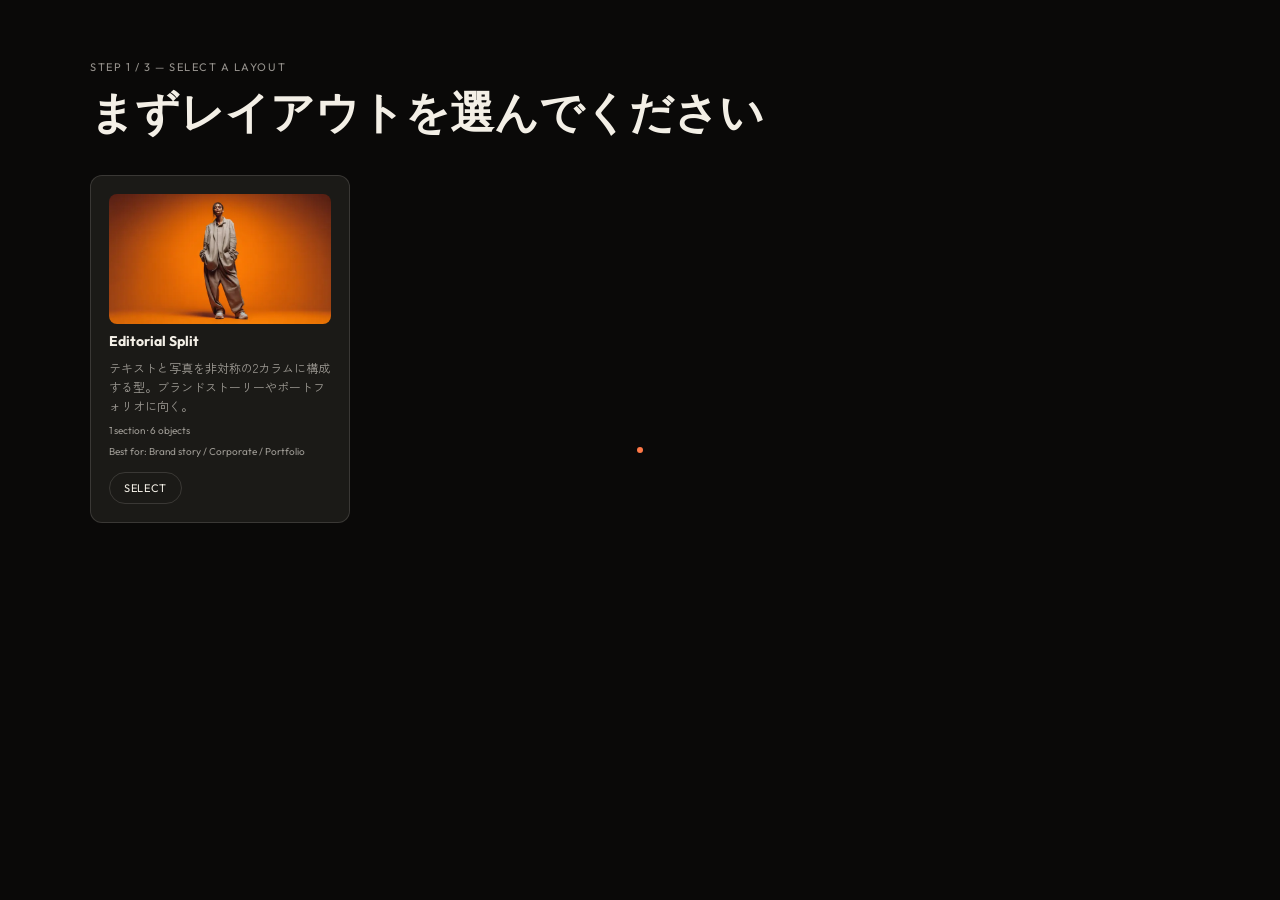
==== builder/index.html @ 683a52b2 "feat: add BLENCI BUILDER (Phase 1) — combine layout+gimmicks+fonts into a live sample, export as a h" ====
<!DOCTYPE html>
<html lang="ja" data-theme="dark">
<head>
<meta charset="UTF-8">
<meta name="viewport" content="width=device-width, initial-scale=1.0">
<title>BLENCI LAB — Builder</title>
<meta name="description" content="レイアウト・ギミック・フォントを組み合わせて、実際に動くWebサイトのサンプルを作る実験室。">
<link rel="icon" href="data:,">
<link rel="preconnect" href="https://fonts.googleapis.com">
<link rel="preconnect" href="https://fonts.gstatic.com" crossorigin>
<link href="https://fonts.googleapis.com/css2?family=Outfit:wght@400;500;600;700&family=Zen+Kaku+Gothic+New:wght@400;500;700;900&display=swap" rel="stylesheet">
<link rel="stylesheet" href="../css/cursor.css">
<link rel="stylesheet" href="css/builder.css">
</head>
<body>

<canvas id="rope-cursor-canvas" aria-hidden="true"></canvas>
<div id="shockwave-layer" aria-hidden="true"></div>

<div class="bp-app" id="bp-app" hidden>
  <header class="bp-topbar">
    <div class="bp-topbar-left">
      <a href="../" class="bp-logo">BLENCI <em>LAB</em></a>
      <span class="bp-crumb">/ BUILDER</span>
    </div>
    <div class="bp-topbar-right">
      <div class="bp-device-group" id="bp-device-group">
        <button type="button" class="bp-device-btn active" data-device="desktop">DESKTOP</button>
        <button type="button" class="bp-device-btn" data-device="tablet">TABLET</button>
        <button type="button" class="bp-device-btn" data-device="mobile">MOBILE</button>
      </div>
      <button type="button" class="bp-btn" id="bp-btn-play">PLAY</button>
      <button type="button" class="bp-btn" id="bp-btn-save">SAVE</button>
      <button type="button" class="bp-btn" id="bp-btn-reset">RESET</button>
      <button type="button" class="bp-btn" id="bp-btn-spec">SPEC</button>
      <button type="button" class="bp-btn bp-btn-primary" id="bp-btn-export">EXPORT BLUEPRINT</button>
    </div>
  </header>

  <div class="bp-main">
    <aside class="bp-panel bp-panel-structure" id="bp-structure-panel"></aside>
    <section class="bp-stage" id="bp-stage">
      <div class="bp-stage-frame" id="bp-stage-frame">
        <iframe id="bp-preview" title="Live preview"></iframe>
      </div>
    </section>
    <aside class="bp-panel bp-panel-inspector" id="bp-inspector-panel"></aside>
  </div>

  <nav class="bp-bottombar" id="bp-bottombar">
    <button type="button" class="bp-drawer-btn" data-drawer="layouts">LAYOUTS</button>
    <button type="button" class="bp-drawer-btn" data-drawer="gimmicks">GIMMICKS</button>
    <button type="button" class="bp-drawer-btn" data-drawer="fonts">FONTS</button>
    <button type="button" class="bp-drawer-btn" data-drawer="presets">PRESETS</button>
  </nav>
  <div class="bp-drawer-panel" id="bp-drawer-panel"></div>
</div>

<div class="bp-overlay" id="bp-overlay"></div>
<div class="bp-toast" id="bp-toast"></div>

<script src="../js/vendor/jszip.min.js"></script>
<script src="../js/cursor.js"></script>

<script src="js/data/layouts.js"></script>
<script src="js/data/gimmicks.js"></script>
<script src="js/data/fonts.js"></script>
<script src="js/data/presets.js"></script>
<script src="js/layouts/editorial-split.js"></script>

<script src="js/runtime/state.js"></script>
<script src="js/runtime/motion-engine.js"></script>
<script src="js/runtime/renderer.js"></script>
<script src="js/runtime/structure-panel.js"></script>
<script src="js/runtime/inspector.js"></script>
<script src="js/runtime/library-drawer.js"></script>

<script src="js/export/spec-generator.js"></script>
<script src="js/export/blueprint-exporter.js"></script>

<script src="js/main.js"></script>
</body>
</html>
---- css/cursor.css ----
/* BLENCI LAB — shared rope-chain cursor + click shockwave styles */
@media (hover:hover) and (pointer:fine){
  body.cursor-ready{cursor:none;}
}
#rope-cursor-canvas{position:fixed;inset:0;width:100vw;height:100vh;z-index:9000;pointer-events:none;transition:opacity .2s;}
#shockwave-layer{position:fixed;inset:0;z-index:8999;pointer-events:none;overflow:hidden;}
.shock-ring{position:absolute;width:10px;height:10px;border:2px solid #ff7847;border-radius:50%;transform:translate(-50%,-50%);opacity:1;}
---- builder/css/builder.css ----
/* ==========================================================================
   BLENCI LAB — BUILDER
   ========================================================================== */
:root{
  --bg:#0a0908; --bg-soft:#14130f; --card:#1b1a17; --ink:#f3efe6; --ink-dim:rgba(243,239,230,.6);
  --line:rgba(243,239,230,.14); --accent:#ff7847; --accent-2:#3fd6b4;
  --ff-mono:'Outfit', sans-serif; --ff-jp:'Zen Kaku Gothic New', sans-serif;
  --ease:cubic-bezier(.16,1,.3,1);
}
*,*::before,*::after{box-sizing:border-box;}
html,body{height:100%;}
body{margin:0;background:var(--bg);color:var(--ink);font-family:var(--ff-jp),var(--ff-mono),sans-serif;-webkit-font-smoothing:antialiased;overflow:hidden;}
a{color:inherit;text-decoration:none;}
button{font-family:inherit;background:none;border:0;color:inherit;cursor:pointer;}
input,select,textarea{font-family:inherit;}

.bp-app{display:flex;flex-direction:column;height:100vh;}

/* ---------------- top bar ---------------- */
.bp-topbar{
  display:flex;align-items:center;justify-content:space-between;gap:16px;
  padding:12px 20px;border-bottom:1px solid var(--line);flex-shrink:0;
}
.bp-topbar-left{display:flex;align-items:center;gap:14px;font-family:var(--ff-mono);font-size:12px;letter-spacing:.06em;}
.bp-topbar-left .bp-logo{font-weight:700;}
.bp-topbar-left .bp-logo em{font-style:normal;color:var(--accent);}
.bp-topbar-left .bp-crumb{color:var(--ink-dim);}
.bp-topbar-right{display:flex;align-items:center;gap:8px;flex-wrap:wrap;}
.bp-btn{
  font-family:var(--ff-mono);font-size:11px;letter-spacing:.06em;text-transform:uppercase;
  padding:8px 14px;border:1px solid var(--line);border-radius:999px;transition:border-color .2s,background .2s;
  display:inline-flex;align-items:center;gap:6px;white-space:nowrap;
}
.bp-btn:hover{border-color:var(--ink);}
.bp-btn.bp-btn-primary{background:var(--accent);border-color:var(--accent);color:#141110;}
.bp-btn.bp-btn-primary:hover{opacity:.88;}
.bp-device-group{display:flex;gap:2px;border:1px solid var(--line);border-radius:999px;padding:2px;}
.bp-device-btn{padding:6px 12px;border-radius:999px;font-family:var(--ff-mono);font-size:10px;letter-spacing:.06em;}
.bp-device-btn.active{background:var(--ink);color:var(--bg);}

/* ---------------- main 3-panel body ---------------- */
.bp-main{flex:1;display:flex;min-height:0;}
.bp-panel{background:var(--bg-soft);flex-shrink:0;width:240px;overflow-y:auto;transition:width .3s var(--ease),opacity .3s;}
.bp-panel.collapsed{width:0;opacity:0;overflow:hidden;}
.bp-panel-structure{border-right:1px solid var(--line);padding:18px 14px;}
.bp-panel-inspector{border-left:1px solid var(--line);width:280px;padding:18px 16px;}
.bp-panel-toggle{
  position:absolute;top:50%;width:20px;height:44px;display:flex;align-items:center;justify-content:center;
  background:var(--card);border:1px solid var(--line);border-radius:4px;font-size:10px;color:var(--ink-dim);z-index:5;
}

.bp-panel-title{font-family:var(--ff-mono);font-size:10px;letter-spacing:.14em;color:var(--ink-dim);margin:0 0 14px;}
.bp-tree-section-name{font-family:var(--ff-mono);font-size:11px;letter-spacing:.06em;color:var(--ink-dim);margin:0 0 6px;}
.bp-tree-list{list-style:none;margin:0 0 18px;padding:0;}
.bp-tree-item{display:flex;align-items:center;gap:10px;padding:8px 8px;border-radius:6px;cursor:pointer;font-size:13px;}
.bp-tree-item:hover{background:var(--card);}
.bp-tree-item.active{background:var(--card);color:var(--accent);}
.bp-tree-letter{
  width:18px;height:18px;flex-shrink:0;border-radius:4px;background:var(--line);
  display:flex;align-items:center;justify-content:center;font-family:var(--ff-mono);font-size:9px;font-weight:700;
}
.bp-tree-item.active .bp-tree-letter{background:var(--accent);color:#141110;}

/* ---------------- preview stage ---------------- */
.bp-stage{flex:1;display:flex;flex-direction:column;align-items:center;justify-content:center;background:#050403;position:relative;padding:24px;min-width:0;}
.bp-stage-frame{background:#000;box-shadow:0 30px 80px rgba(0,0,0,.5);height:100%;max-height:100%;transition:width .3s var(--ease);}
.bp-stage iframe{width:100%;height:100%;border:0;display:block;background:#fff;}

/* ---------------- inspector ---------------- */
.bp-inspector-empty{font-size:12px;color:var(--ink-dim);line-height:1.7;}
.bp-inspector-head{margin-bottom:14px;}
.bp-inspector-eyebrow{font-family:var(--ff-mono);font-size:10px;letter-spacing:.1em;color:var(--ink-dim);text-transform:uppercase;margin:0 0 4px;}
.bp-inspector-label{font-family:var(--ff-mono);font-size:15px;font-weight:700;margin:0;}
.bp-tabs{display:flex;gap:2px;border:1px solid var(--line);border-radius:999px;padding:2px;margin-bottom:16px;}
.bp-tab{flex:1;padding:7px 0;border-radius:999px;font-family:var(--ff-mono);font-size:10px;letter-spacing:.08em;color:var(--ink-dim);}
.bp-tab.active{background:var(--ink);color:var(--bg);}
.bp-field{display:block;margin-bottom:14px;}
.bp-field-inline{display:inline-block;margin-right:10px;}
.bp-field-label{display:block;font-family:var(--ff-mono);font-size:10px;letter-spacing:.06em;color:var(--ink-dim);margin-bottom:6px;text-transform:uppercase;}
.bp-input,.bp-textarea,.bp-select{
  width:100%;background:var(--card);border:1px solid var(--line);border-radius:6px;color:var(--ink);
  padding:9px 10px;font-size:13px;font-family:var(--ff-jp),var(--ff-mono),sans-serif;
}
.bp-textarea{resize:vertical;}
.bp-hint{font-size:11px;color:var(--ink-dim);margin:-6px 0 14px;}
.bp-file{width:100%;font-size:11px;color:var(--ink-dim);}
.bp-color-row{display:flex;gap:8px;align-items:center;}
.bp-color{width:36px;height:36px;padding:0;border:1px solid var(--line);border-radius:6px;background:none;}
.bp-color-text{flex:1;}
.bp-align-group{display:flex;gap:6px;}
.bp-align-btn{flex:1;padding:8px 0;border:1px solid var(--line);border-radius:6px;font-family:var(--ff-mono);font-size:11px;}
.bp-align-btn.active{background:var(--ink);color:var(--bg);border-color:var(--ink);}
.bp-advanced{margin-top:6px;border-top:1px solid var(--line);padding-top:12px;}
.bp-advanced summary{font-family:var(--ff-mono);font-size:10px;letter-spacing:.08em;color:var(--ink-dim);cursor:pointer;margin-bottom:10px;}
.bp-motion-block{border-top:1px solid var(--line);padding:14px 0;}
.bp-motion-block:first-child{border-top:0;padding-top:0;}
.bp-motion-event{font-family:var(--ff-mono);font-size:10px;letter-spacing:.1em;color:var(--accent-2);margin:0 0 8px;}
.bp-motion-options{margin-top:10px;}
.bp-motion-actions{margin-top:10px;}
.bp-mini-btn{font-family:var(--ff-mono);font-size:10px;letter-spacing:.06em;padding:7px 12px;border:1px solid var(--line);border-radius:999px;}
.bp-mini-btn:hover{border-color:var(--ink);}

/* ---------------- bottom library drawer ---------------- */
.bp-bottombar{display:flex;justify-content:center;gap:6px;padding:10px;border-top:1px solid var(--line);background:var(--bg-soft);flex-shrink:0;position:relative;}
.bp-drawer-btn{font-family:var(--ff-mono);font-size:11px;letter-spacing:.08em;padding:9px 22px;border-radius:999px;color:var(--ink-dim);}
.bp-drawer-btn.active{background:var(--ink);color:var(--bg);}
.bp-drawer-panel{
  position:fixed;left:0;right:0;bottom:0;max-height:0;overflow-y:auto;background:var(--bg-soft);
  border-top:1px solid var(--line);transition:max-height .35s var(--ease);z-index:40;padding:0 24px;
}
.bp-drawer-panel.open{max-height:46vh;padding:22px 24px;}
.bp-drawer-context{font-family:var(--ff-mono);font-size:11px;color:var(--ink-dim);margin:0 0 14px;}
.bp-drawer-grid{display:grid;grid-template-columns:repeat(auto-fill,minmax(190px,1fr));gap:14px;}
.bp-drawer-card{background:var(--card);border:1px solid var(--line);border-radius:10px;padding:14px;display:flex;flex-direction:column;gap:6px;}
.bp-drawer-thumb{height:90px;border-radius:6px;background-size:cover;background-position:center 15%;margin-bottom:6px;}
.bp-drawer-card-name{font-family:var(--ff-mono);font-size:13px;font-weight:700;margin:0;}
.bp-drawer-card-desc{font-size:12px;color:var(--ink-dim);line-height:1.6;margin:0;}
.bp-drawer-card-meta{font-family:var(--ff-mono);font-size:10px;color:var(--ink-dim);margin:0;}
.bp-drawer-empty{padding:20px 0;}
.bp-font-target-row{display:flex;align-items:center;gap:10px;margin-bottom:16px;max-width:280px;}
.bp-font-target-row .bp-select{width:auto;flex:1;}

/* ---------------- first-run overlay ---------------- */
.bp-overlay{position:fixed;inset:0;background:var(--bg);z-index:100;overflow-y:auto;padding:60px clamp(20px,5vw,72px);}
.bp-overlay-step{max-width:1100px;margin:0 auto;}
.bp-overlay-eyebrow{font-family:var(--ff-mono);font-size:11px;letter-spacing:.14em;color:var(--ink-dim);margin:0 0 10px;}
.bp-overlay-title{font-family:var(--ff-mono);font-weight:700;font-size:clamp(28px,4vw,44px);margin:0 0 32px;}
.bp-step-grid{display:grid;grid-template-columns:repeat(auto-fill,minmax(240px,1fr));gap:20px;}
.bp-step-card{background:var(--card);border:1px solid var(--line);border-radius:12px;padding:18px;cursor:pointer;transition:border-color .2s;display:flex;flex-direction:column;gap:8px;}
.bp-step-card:hover{border-color:var(--accent);}
.bp-step-thumb{height:130px;border-radius:8px;background-size:cover;background-position:center 15%;}
.bp-step-swatch{height:60px;border-radius:8px;}
.bp-step-card-name{font-family:var(--ff-mono);font-weight:700;font-size:14px;margin:0;}
.bp-step-card-desc{font-size:12px;color:var(--ink-dim);line-height:1.6;margin:0;flex:1;}
.bp-step-card-meta{font-family:var(--ff-mono);font-size:10px;color:var(--ink-dim);margin:0;}
.bp-step-select-btn{align-self:flex-start;margin-top:6px;}

/* ---------------- SPEC modal ---------------- */
.bp-modal-backdrop{position:fixed;inset:0;background:rgba(5,4,3,.7);z-index:90;display:flex;align-items:center;justify-content:center;padding:24px;}
.bp-modal{background:var(--bg-soft);border:1px solid var(--line);border-radius:14px;max-width:640px;width:100%;max-height:80vh;display:flex;flex-direction:column;}
.bp-modal-head{display:flex;align-items:center;justify-content:space-between;padding:18px 22px;border-bottom:1px solid var(--line);}
.bp-modal-head h2{font-family:var(--ff-mono);font-size:14px;margin:0;}
.bp-modal-body{padding:18px 22px;overflow-y:auto;}
.bp-modal-body pre{white-space:pre-wrap;font-family:var(--ff-mono);font-size:12px;line-height:1.7;color:var(--ink-dim);margin:0;}
.bp-modal-actions{display:flex;gap:8px;padding:16px 22px;border-top:1px solid var(--line);}

.bp-toast{position:fixed;left:50%;bottom:90px;transform:translateX(-50%);background:var(--ink);color:var(--bg);
  font-family:var(--ff-mono);font-size:11px;letter-spacing:.06em;padding:10px 18px;border-radius:999px;z-index:200;
  opacity:0;pointer-events:none;transition:opacity .3s;}
.bp-toast.show{opacity:1;}

@media (max-width:900px){
  .bp-panel{display:none;}
  .bp-topbar-right .bp-btn-text{display:none;}
}
@media (prefers-reduced-motion: reduce){ *{animation-duration:.001ms !important;transition-duration:.001ms !important;} }
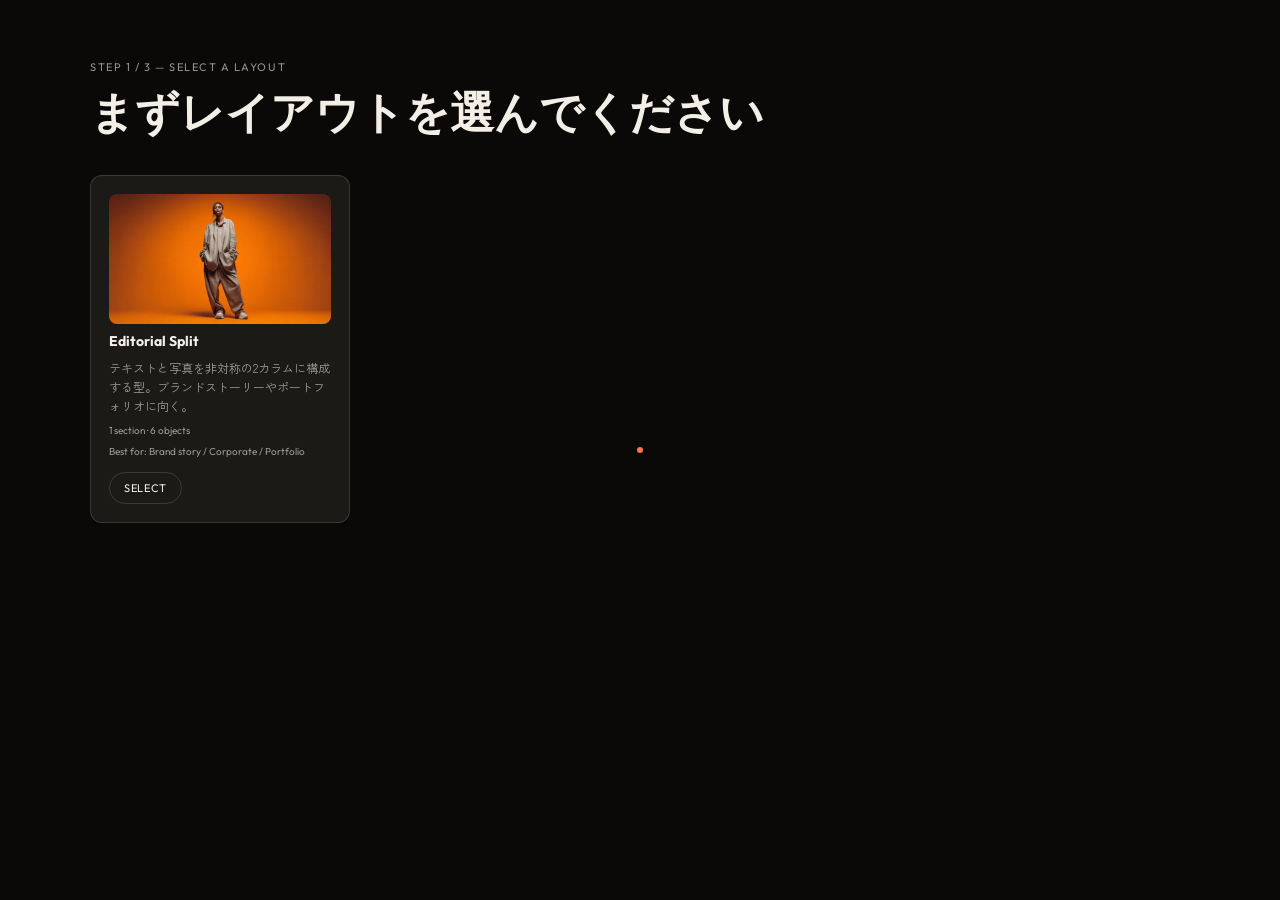
==== commit 20c3f2c1: "fix: use explicit index.html in cross-page links, add TOP/catalogue nav to Builder All inter-page li" ====
--- a/builder/index.html
+++ b/builder/index.html
@@ -20,8 +20,13 @@
 <div class="bp-app" id="bp-app" hidden>
   <header class="bp-topbar">
     <div class="bp-topbar-left">
-      <a href="../" class="bp-logo">BLENCI <em>LAB</em></a>
-      <span class="bp-crumb">/ BUILDER</span>
+      <a href="../index.html" class="bp-logo">BLENCI <em>LAB</em></a>
+      <nav class="bp-crumb-nav">
+        <a href="../index.html" class="bp-crumb-link">TOP</a><span class="bp-crumb">/</span><span class="bp-crumb-current">BUILDER</span>
+        <a href="../layouts/index.html" class="bp-crumb-link">LAYOUTS</a>
+        <a href="../gimmicks/index.html" class="bp-crumb-link">GIMMICKS</a>
+        <a href="../fonts/index.html" class="bp-crumb-link">FONTS</a>
+      </nav>
     </div>
     <div class="bp-topbar-right">
       <div class="bp-device-group" id="bp-device-group">
--- a/builder/css/builder.css
+++ b/builder/css/builder.css
@@ -25,6 +25,11 @@
 .bp-topbar-left .bp-logo{font-weight:700;}
 .bp-topbar-left .bp-logo em{font-style:normal;color:var(--accent);}
 .bp-topbar-left .bp-crumb{color:var(--ink-dim);}
+.bp-crumb-nav{display:flex;align-items:center;gap:10px;}
+.bp-crumb-nav .bp-crumb-current{color:var(--ink);}
+.bp-crumb-link{margin-left:4px;padding:6px 12px;border:1px solid var(--line);border-radius:999px;}
+.bp-crumb-link:hover{border-color:var(--ink);}
+@media (max-width:900px){ .bp-crumb-nav .bp-crumb-link{display:none;} }
 .bp-topbar-right{display:flex;align-items:center;gap:8px;flex-wrap:wrap;}
 .bp-btn{
   font-family:var(--ff-mono);font-size:11px;letter-spacing:.06em;text-transform:uppercase;
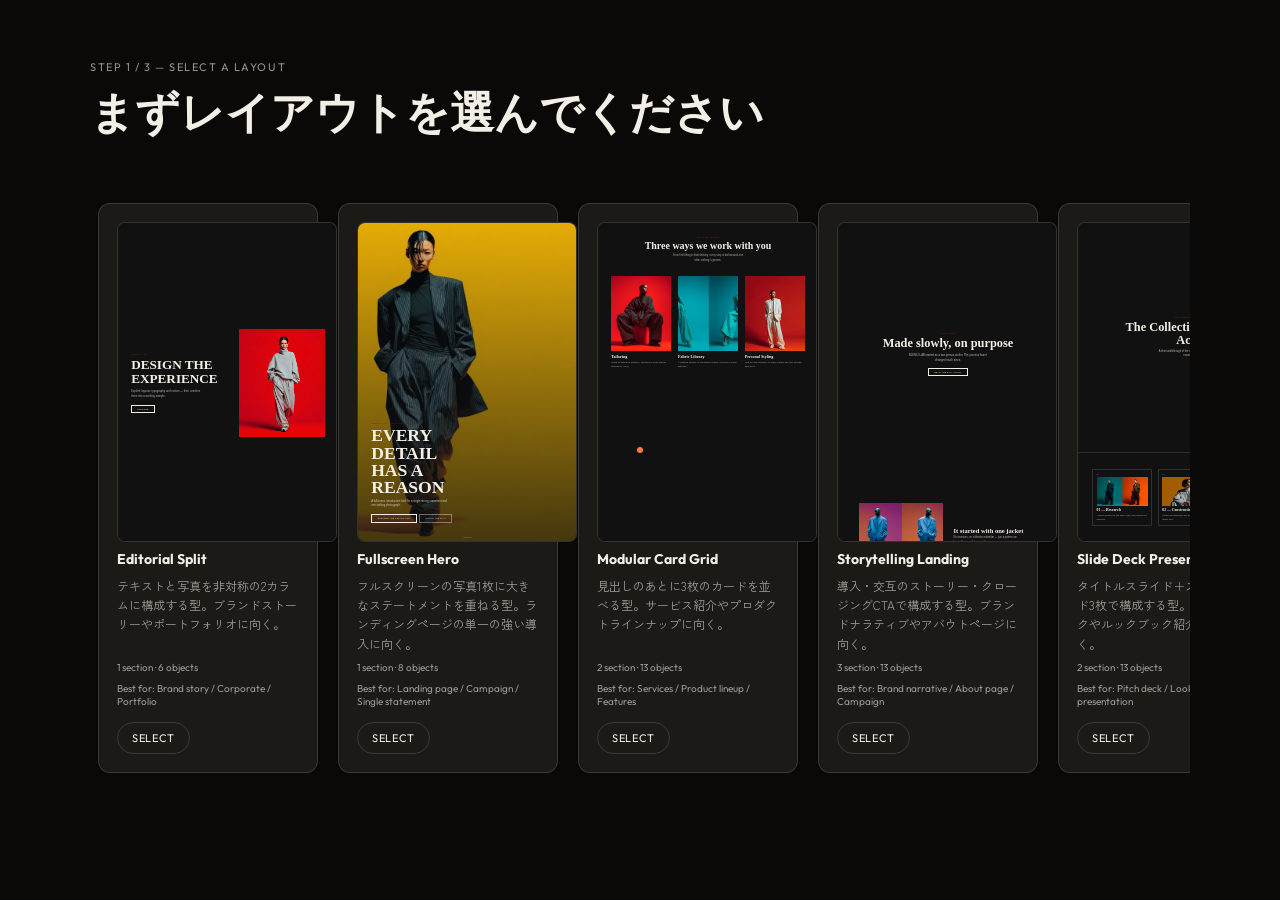
==== commit f5cab2d4: "feat: expand BUILDER to 6 layouts / 10 presets, add gimmick catalogue picker, fix drawer bugs Layout" ====
--- a/builder/index.html
+++ b/builder/index.html
@@ -22,10 +22,7 @@
     <div class="bp-topbar-left">
       <a href="../index.html" class="bp-logo">BLENCI <em>LAB</em></a>
       <nav class="bp-crumb-nav">
-        <a href="../index.html" class="bp-crumb-link">TOP</a><span class="bp-crumb">/</span><span class="bp-crumb-current">BUILDER</span>
-        <a href="../layouts/index.html" class="bp-crumb-link">LAYOUTS</a>
-        <a href="../gimmicks/index.html" class="bp-crumb-link">GIMMICKS</a>
-        <a href="../fonts/index.html" class="bp-crumb-link">FONTS</a>
+        <a href="../index.html">TOP</a><span class="bp-crumb">/</span><span class="bp-crumb-current">BUILDER</span>
       </nav>
     </div>
     <div class="bp-topbar-right">
@@ -65,14 +62,22 @@
 <div class="bp-toast" id="bp-toast"></div>
 
 <script src="../js/vendor/jszip.min.js"></script>
+<script src="../js/vendor/gsap.min.js"></script>
 <script src="../js/cursor.js"></script>
 
 <script src="js/data/layouts.js"></script>
 <script src="js/data/gimmicks.js"></script>
 <script src="js/data/fonts.js"></script>
 <script src="js/data/presets.js"></script>
+<script src="js/data/gimmick-catalog.js"></script>
 <script src="js/layouts/editorial-split.js"></script>
+<script src="js/layouts/fullscreen-hero.js"></script>
+<script src="js/layouts/modular-grid.js"></script>
+<script src="js/layouts/storytelling-landing.js"></script>
+<script src="js/layouts/slide-presentation.js"></script>
+<script src="js/layouts/news-curation.js"></script>
 
+<script src="js/runtime/layout-preview.js"></script>
 <script src="js/runtime/state.js"></script>
 <script src="js/runtime/motion-engine.js"></script>
 <script src="js/runtime/renderer.js"></script>
--- a/builder/css/builder.css
+++ b/builder/css/builder.css
@@ -25,11 +25,9 @@
 .bp-topbar-left .bp-logo{font-weight:700;}
 .bp-topbar-left .bp-logo em{font-style:normal;color:var(--accent);}
 .bp-topbar-left .bp-crumb{color:var(--ink-dim);}
-.bp-crumb-nav{display:flex;align-items:center;gap:10px;}
+.bp-crumb-nav{display:flex;align-items:center;gap:10px;color:var(--ink-dim);}
 .bp-crumb-nav .bp-crumb-current{color:var(--ink);}
-.bp-crumb-link{margin-left:4px;padding:6px 12px;border:1px solid var(--line);border-radius:999px;}
-.bp-crumb-link:hover{border-color:var(--ink);}
-@media (max-width:900px){ .bp-crumb-nav .bp-crumb-link{display:none;} }
+.bp-crumb-nav a:hover{color:var(--ink);}
 .bp-topbar-right{display:flex;align-items:center;gap:8px;flex-wrap:wrap;}
 .bp-btn{
   font-family:var(--ff-mono);font-size:11px;letter-spacing:.06em;text-transform:uppercase;
@@ -110,10 +108,13 @@
 .bp-drawer-btn{font-family:var(--ff-mono);font-size:11px;letter-spacing:.08em;padding:9px 22px;border-radius:999px;color:var(--ink-dim);}
 .bp-drawer-btn.active{background:var(--ink);color:var(--bg);}
 .bp-drawer-panel{
-  position:fixed;left:0;right:0;bottom:0;max-height:0;overflow-y:auto;background:var(--bg-soft);
-  border-top:1px solid var(--line);transition:max-height .35s var(--ease);z-index:40;padding:0 24px;
+  position:fixed;left:0;right:0;bottom:0;max-height:0;overflow:hidden;background:var(--bg-soft);
+  border-top:1px solid var(--line);transition:max-height .35s var(--ease);z-index:40;
 }
-.bp-drawer-panel.open{max-height:46vh;padding:22px 24px;}
+.bp-drawer-panel.open{max-height:56vh;display:flex;flex-direction:column;}
+.bp-drawer-closebar{display:flex;align-items:center;justify-content:space-between;gap:16px;padding:14px 24px;border-bottom:1px solid var(--line);flex-shrink:0;}
+.bp-drawer-title{font-family:var(--ff-mono);font-size:11px;letter-spacing:.1em;color:var(--ink-dim);}
+.bp-drawer-content{padding:22px 24px;overflow-y:auto;flex:1;min-height:0;}
 .bp-drawer-context{font-family:var(--ff-mono);font-size:11px;color:var(--ink-dim);margin:0 0 14px;}
 .bp-drawer-grid{display:grid;grid-template-columns:repeat(auto-fill,minmax(190px,1fr));gap:14px;}
 .bp-drawer-card{background:var(--card);border:1px solid var(--line);border-radius:10px;padding:14px;display:flex;flex-direction:column;gap:6px;}
@@ -124,6 +125,25 @@
 .bp-drawer-empty{padding:20px 0;}
 .bp-font-target-row{display:flex;align-items:center;gap:10px;margin-bottom:16px;max-width:280px;}
 .bp-font-target-row .bp-select{width:auto;flex:1;}
+
+/* ---------------- gimmick catalogue picker (reference-only, 120 items) ---------------- */
+.bp-catalog-section{margin-top:22px;padding-top:18px;border-top:1px solid var(--line);}
+.bp-catalog-heading{font-family:var(--ff-mono);font-size:11px;letter-spacing:.08em;color:var(--accent-2);margin:0 0 6px;}
+.bp-catalog-selected{display:flex;flex-wrap:wrap;gap:8px;margin:10px 0;}
+.bp-catalog-chip{display:inline-flex;align-items:center;gap:6px;font-family:var(--ff-mono);font-size:11px;background:var(--card);border:1px solid var(--line);border-radius:999px;padding:6px 8px 6px 12px;}
+.bp-catalog-chip-remove{font-size:11px;line-height:1;color:var(--ink-dim);padding:2px;}
+.bp-catalog-chip-remove:hover{color:var(--ink);}
+.bp-catalog-search{margin:10px 0;}
+.bp-catalog-list{max-height:260px;overflow-y:auto;border:1px solid var(--line);border-radius:10px;padding:2px 14px;}
+.bp-catalog-group{font-family:var(--ff-mono);font-size:10px;letter-spacing:.1em;color:var(--ink-dim);margin:14px 0 6px;position:sticky;top:0;background:var(--bg-soft);padding:6px 0 4px;}
+.bp-catalog-group:first-child{margin-top:6px;}
+.bp-catalog-row{display:flex;align-items:center;gap:12px;padding:7px 0;border-bottom:1px solid var(--line);}
+.bp-catalog-row:last-child{border-bottom:0;}
+.bp-catalog-num{font-family:var(--ff-mono);font-size:11px;color:var(--ink-dim);width:44px;flex-shrink:0;}
+.bp-catalog-name{font-size:13px;flex:1;}
+.bp-catalog-toggle{flex-shrink:0;}
+.bp-catalog-toggle.added{background:var(--ink);color:var(--bg);border-color:var(--ink);}
+.bp-catalog-ref-block .bp-catalog-selected{margin:10px 0 6px;}
 
 /* ---------------- first-run overlay ---------------- */
 .bp-overlay{position:fixed;inset:0;background:var(--bg);z-index:100;overflow-y:auto;padding:60px clamp(20px,5vw,72px);}
@@ -139,6 +159,18 @@
 .bp-step-card-desc{font-size:12px;color:var(--ink-dim);line-height:1.6;margin:0;flex:1;}
 .bp-step-card-meta{font-family:var(--ff-mono);font-size:10px;color:var(--ink-dim);margin:0;}
 .bp-step-select-btn{align-self:flex-start;margin-top:6px;}
+
+/* ---------------- horizontal-scrolling layout picker gallery ---------------- */
+/* Vertical wheel input is remapped to horizontal movement (same idea as the
+   PINNED HORIZONTAL GALLERY gimmick) via a wheel listener in JS. */
+.bp-hgallery{overflow-x:auto;overflow-y:hidden;-webkit-overflow-scrolling:touch;scrollbar-width:thin;padding:28px 8px 12px;}
+.bp-hgallery-track{display:flex;gap:20px;width:max-content;perspective:900px;}
+.bp-hgallery--drawer .bp-hgallery-track{gap:14px;}
+.bp-layout-preview{position:relative;overflow:hidden;border-radius:8px;background:var(--bg-soft);border:1px solid var(--line);flex-shrink:0;will-change:transform;transform-origin:50% 100%;}
+.bp-step-card--portrait{width:220px;flex-shrink:0;}
+.bp-step-thumb--portrait{width:220px;height:320px;}
+.bp-drawer-card--portrait{width:150px;flex-shrink:0;}
+.bp-drawer-thumb--portrait{width:150px;height:220px;margin-bottom:6px;}
 
 /* ---------------- SPEC modal ---------------- */
 .bp-modal-backdrop{position:fixed;inset:0;background:rgba(5,4,3,.7);z-index:90;display:flex;align-items:center;justify-content:center;padding:24px;}
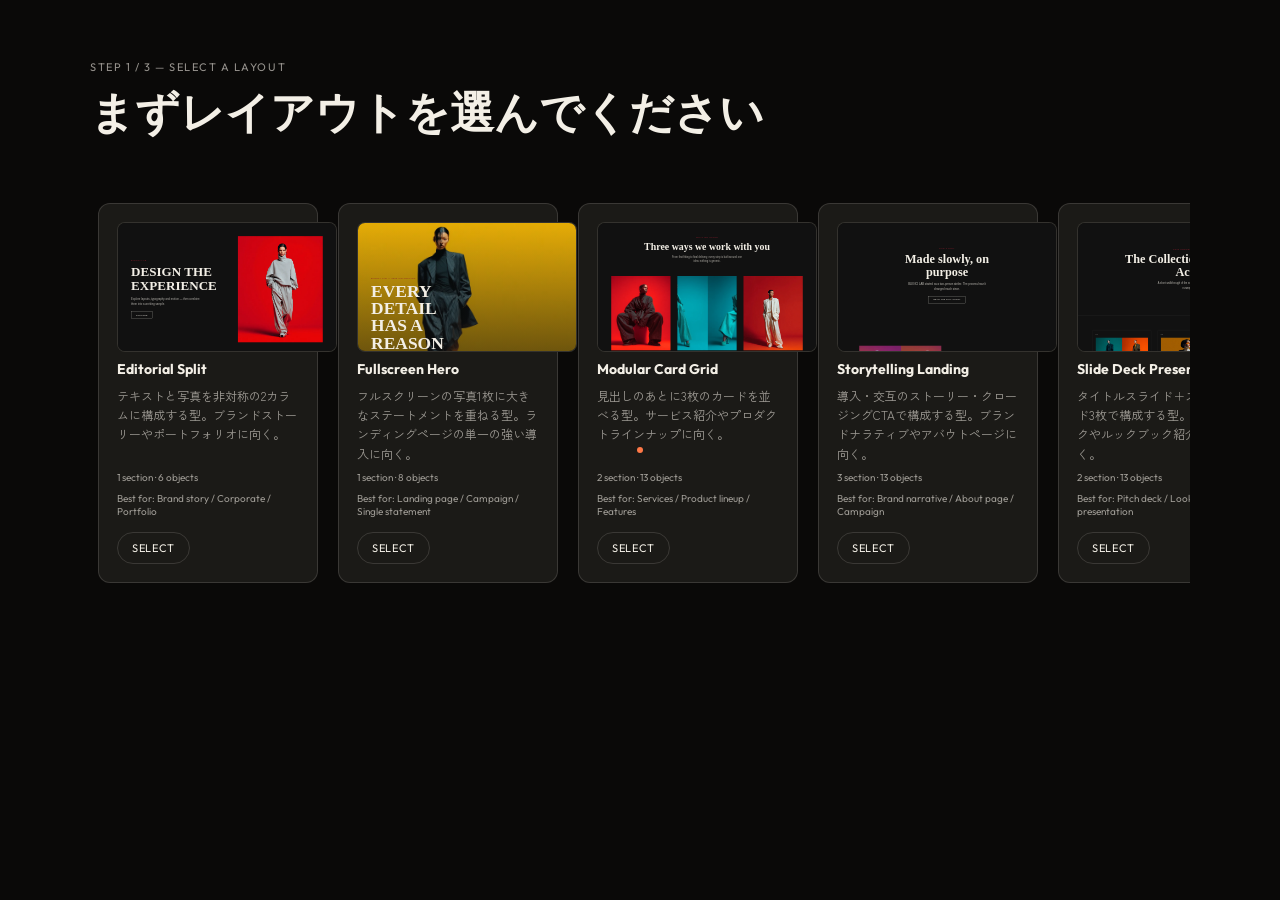
==== commit 561c5929: "fix: BUILDER mobile layout breakage (layout picker + top bar) Layout picker (STEP1 / LAYOUTS drawer)" ====
--- a/builder/index.html
+++ b/builder/index.html
@@ -25,17 +25,22 @@
         <a href="../index.html">TOP</a><span class="bp-crumb">/</span><span class="bp-crumb-current">BUILDER</span>
       </nav>
     </div>
+    <div class="bp-device-group" id="bp-device-group">
+      <button type="button" class="bp-device-btn active" data-device="desktop">DESKTOP</button>
+      <button type="button" class="bp-device-btn" data-device="tablet">TABLET</button>
+      <button type="button" class="bp-device-btn" data-device="mobile">MOBILE</button>
+    </div>
     <div class="bp-topbar-right">
-      <div class="bp-device-group" id="bp-device-group">
-        <button type="button" class="bp-device-btn active" data-device="desktop">DESKTOP</button>
-        <button type="button" class="bp-device-btn" data-device="tablet">TABLET</button>
-        <button type="button" class="bp-device-btn" data-device="mobile">MOBILE</button>
+      <div class="bp-topbar-actions" id="bp-topbar-actions">
+        <button type="button" class="bp-btn" id="bp-btn-play">PLAY</button>
+        <button type="button" class="bp-btn" id="bp-btn-save">SAVE</button>
+        <button type="button" class="bp-btn" id="bp-btn-reset">RESET</button>
+        <button type="button" class="bp-btn" id="bp-btn-spec">SPEC</button>
+        <button type="button" class="bp-btn bp-btn-primary" id="bp-btn-export">EXPORT BLUEPRINT</button>
       </div>
-      <button type="button" class="bp-btn" id="bp-btn-play">PLAY</button>
-      <button type="button" class="bp-btn" id="bp-btn-save">SAVE</button>
-      <button type="button" class="bp-btn" id="bp-btn-reset">RESET</button>
-      <button type="button" class="bp-btn" id="bp-btn-spec">SPEC</button>
-      <button type="button" class="bp-btn bp-btn-primary" id="bp-btn-export">EXPORT BLUEPRINT</button>
+      <button type="button" class="bp-menu-toggle" id="bp-menu-toggle" aria-label="メニュー" aria-expanded="false" aria-controls="bp-topbar-actions">
+        <span aria-hidden="true">•••</span>
+      </button>
     </div>
   </header>
 
--- a/builder/css/builder.css
+++ b/builder/css/builder.css
@@ -18,17 +18,18 @@
 
 /* ---------------- top bar ---------------- */
 .bp-topbar{
-  display:flex;align-items:center;justify-content:space-between;gap:16px;
+  display:flex;align-items:center;flex-wrap:wrap;gap:16px;
   padding:12px 20px;border-bottom:1px solid var(--line);flex-shrink:0;
 }
-.bp-topbar-left{display:flex;align-items:center;gap:14px;font-family:var(--ff-mono);font-size:12px;letter-spacing:.06em;}
+.bp-topbar-left{margin-right:auto;display:flex;align-items:center;gap:14px;font-family:var(--ff-mono);font-size:12px;letter-spacing:.06em;}
 .bp-topbar-left .bp-logo{font-weight:700;}
 .bp-topbar-left .bp-logo em{font-style:normal;color:var(--accent);}
 .bp-topbar-left .bp-crumb{color:var(--ink-dim);}
 .bp-crumb-nav{display:flex;align-items:center;gap:10px;color:var(--ink-dim);}
 .bp-crumb-nav .bp-crumb-current{color:var(--ink);}
 .bp-crumb-nav a:hover{color:var(--ink);}
-.bp-topbar-right{display:flex;align-items:center;gap:8px;flex-wrap:wrap;}
+.bp-topbar-right{position:relative;display:flex;align-items:center;gap:8px;}
+.bp-topbar-actions{display:flex;align-items:center;gap:8px;flex-wrap:wrap;}
 .bp-btn{
   font-family:var(--ff-mono);font-size:11px;letter-spacing:.06em;text-transform:uppercase;
   padding:8px 14px;border:1px solid var(--line);border-radius:999px;transition:border-color .2s,background .2s;
@@ -40,6 +41,32 @@
 .bp-device-group{display:flex;gap:2px;border:1px solid var(--line);border-radius:999px;padding:2px;}
 .bp-device-btn{padding:6px 12px;border-radius:999px;font-family:var(--ff-mono);font-size:10px;letter-spacing:.06em;}
 .bp-device-btn.active{background:var(--ink);color:var(--bg);}
+.bp-menu-toggle{display:none;}
+
+/* Mobile: DESKTOP/TABLET/MOBILE + PLAY/SAVE/RESET/SPEC/EXPORT BLUEPRINT
+   overflowed the screen at 375-430px when kept inline. Below 768px, the
+   device switcher drops to its own full-width row and the action buttons
+   collapse into a "..." dropdown instead of being shrunk to fit. */
+@media (max-width:767px){
+  .bp-topbar{padding:14px 16px;}
+  .bp-device-group{order:3;flex:1 1 100%;display:grid;grid-template-columns:repeat(3,1fr);gap:2px;padding:3px;}
+  .bp-device-btn{padding:10px 6px;text-align:center;}
+  .bp-menu-toggle{
+    display:flex;align-items:center;justify-content:center;
+    width:44px;height:44px;flex-shrink:0;border:1px solid var(--line);border-radius:999px;
+    font-size:16px;letter-spacing:1px;color:var(--ink-dim);
+  }
+  .bp-menu-toggle:hover,.bp-menu-toggle[aria-expanded="true"]{border-color:var(--ink);color:var(--ink);}
+  .bp-topbar-actions{
+    display:none;position:absolute;top:calc(100% + 10px);right:0;z-index:60;
+    flex-direction:column;align-items:stretch;gap:8px;
+    background:var(--bg-soft);border:1px solid var(--line);border-radius:12px;
+    padding:14px;width:min(280px, calc(100vw - 32px));
+    box-shadow:0 24px 48px rgba(0,0,0,.45);
+  }
+  .bp-topbar-actions.is-open{display:flex;}
+  .bp-topbar-actions .bp-btn{width:100%;justify-content:center;min-height:44px;}
+}
 
 /* ---------------- main 3-panel body ---------------- */
 .bp-main{flex:1;display:flex;min-height:0;}
@@ -66,7 +93,7 @@
 
 /* ---------------- preview stage ---------------- */
 .bp-stage{flex:1;display:flex;flex-direction:column;align-items:center;justify-content:center;background:#050403;position:relative;padding:24px;min-width:0;}
-.bp-stage-frame{background:#000;box-shadow:0 30px 80px rgba(0,0,0,.5);height:100%;max-height:100%;transition:width .3s var(--ease);}
+.bp-stage-frame{background:#000;box-shadow:0 30px 80px rgba(0,0,0,.5);width:100%;height:100%;max-height:100%;transition:width .3s var(--ease);}
 .bp-stage iframe{width:100%;height:100%;border:0;display:block;background:#fff;}
 
 /* ---------------- inspector ---------------- */
@@ -106,6 +133,10 @@
 /* ---------------- bottom library drawer ---------------- */
 .bp-bottombar{display:flex;justify-content:center;gap:6px;padding:10px;border-top:1px solid var(--line);background:var(--bg-soft);flex-shrink:0;position:relative;}
 .bp-drawer-btn{font-family:var(--ff-mono);font-size:11px;letter-spacing:.08em;padding:9px 22px;border-radius:999px;color:var(--ink-dim);}
+@media (max-width:400px){
+  .bp-bottombar{gap:2px;padding:8px 4px;}
+  .bp-drawer-btn{padding:9px 10px;font-size:10px;letter-spacing:.04em;flex:1;text-align:center;}
+}
 .bp-drawer-btn.active{background:var(--ink);color:var(--bg);}
 .bp-drawer-panel{
   position:fixed;left:0;right:0;bottom:0;max-height:0;overflow:hidden;background:var(--bg-soft);
@@ -166,11 +197,24 @@
 .bp-hgallery{overflow-x:auto;overflow-y:hidden;-webkit-overflow-scrolling:touch;scrollbar-width:thin;padding:28px 8px 12px;}
 .bp-hgallery-track{display:flex;gap:20px;width:max-content;perspective:900px;}
 .bp-hgallery--drawer .bp-hgallery-track{gap:14px;}
-.bp-layout-preview{position:relative;overflow:hidden;border-radius:8px;background:var(--bg-soft);border:1px solid var(--line);flex-shrink:0;will-change:transform;transform-origin:50% 100%;}
+/* contain:paint (standard, well-supported) forces this box to clip its own
+   contents -- needed because the transformed <iframe> inside can otherwise
+   bleed past overflow:hidden + border-radius in some browsers. */
+.bp-layout-preview{position:relative;overflow:hidden;contain:paint;border-radius:8px;background:var(--bg-soft);border:1px solid var(--line);flex-shrink:0;will-change:transform;transform-origin:50% 100%;}
 .bp-step-card--portrait{width:220px;flex-shrink:0;}
-.bp-step-thumb--portrait{width:220px;height:320px;}
+.bp-step-thumb--portrait{width:220px;aspect-ratio:220/320;}
 .bp-drawer-card--portrait{width:150px;flex-shrink:0;}
-.bp-drawer-thumb--portrait{width:150px;height:220px;margin-bottom:6px;}
+.bp-drawer-thumb--portrait{width:150px;aspect-ratio:150/220;margin-bottom:6px;}
+
+/* ---------------- mobile: vertical stack instead of horizontal scroll ---------------- */
+@media (max-width:767px){
+  .bp-overlay{padding:48px 20px calc(48px + env(safe-area-inset-bottom, 0px));}
+  .bp-overlay-title{font-size:clamp(24px,7vw,32px);margin-bottom:24px;}
+  .bp-hgallery{overflow-x:visible;padding:4px 0;}
+  .bp-hgallery-track{display:grid;grid-template-columns:1fr;width:100%;perspective:none;}
+  .bp-step-card--portrait,.bp-drawer-card--portrait{width:100%;}
+  .bp-step-thumb--portrait,.bp-drawer-thumb--portrait{width:100%;aspect-ratio:16/10;margin-bottom:0;}
+}
 
 /* ---------------- SPEC modal ---------------- */
 .bp-modal-backdrop{position:fixed;inset:0;background:rgba(5,4,3,.7);z-index:90;display:flex;align-items:center;justify-content:center;padding:24px;}
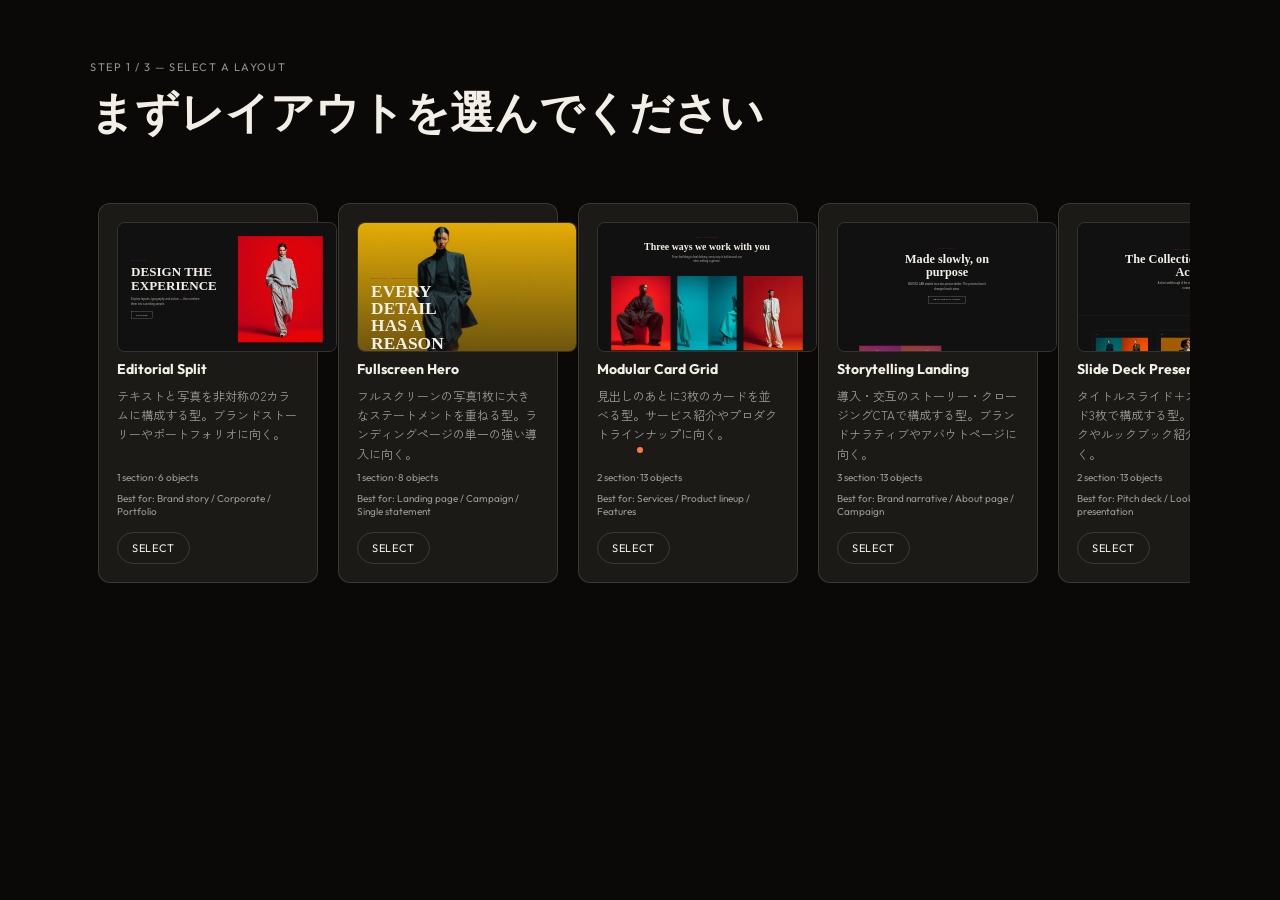
==== commit b3a407a6: "feat: re-architect GIMMICKS catalogue into 11 categories with display codes Reorganizes all 120 exis" ====
--- a/builder/index.html
+++ b/builder/index.html
@@ -74,6 +74,7 @@
 <script src="js/data/gimmicks.js"></script>
 <script src="js/data/fonts.js"></script>
 <script src="js/data/presets.js"></script>
+<script src="../gimmicks/js/data/catalog.js"></script>
 <script src="js/data/gimmick-catalog.js"></script>
 <script src="js/layouts/editorial-split.js"></script>
 <script src="js/layouts/fullscreen-hero.js"></script>
